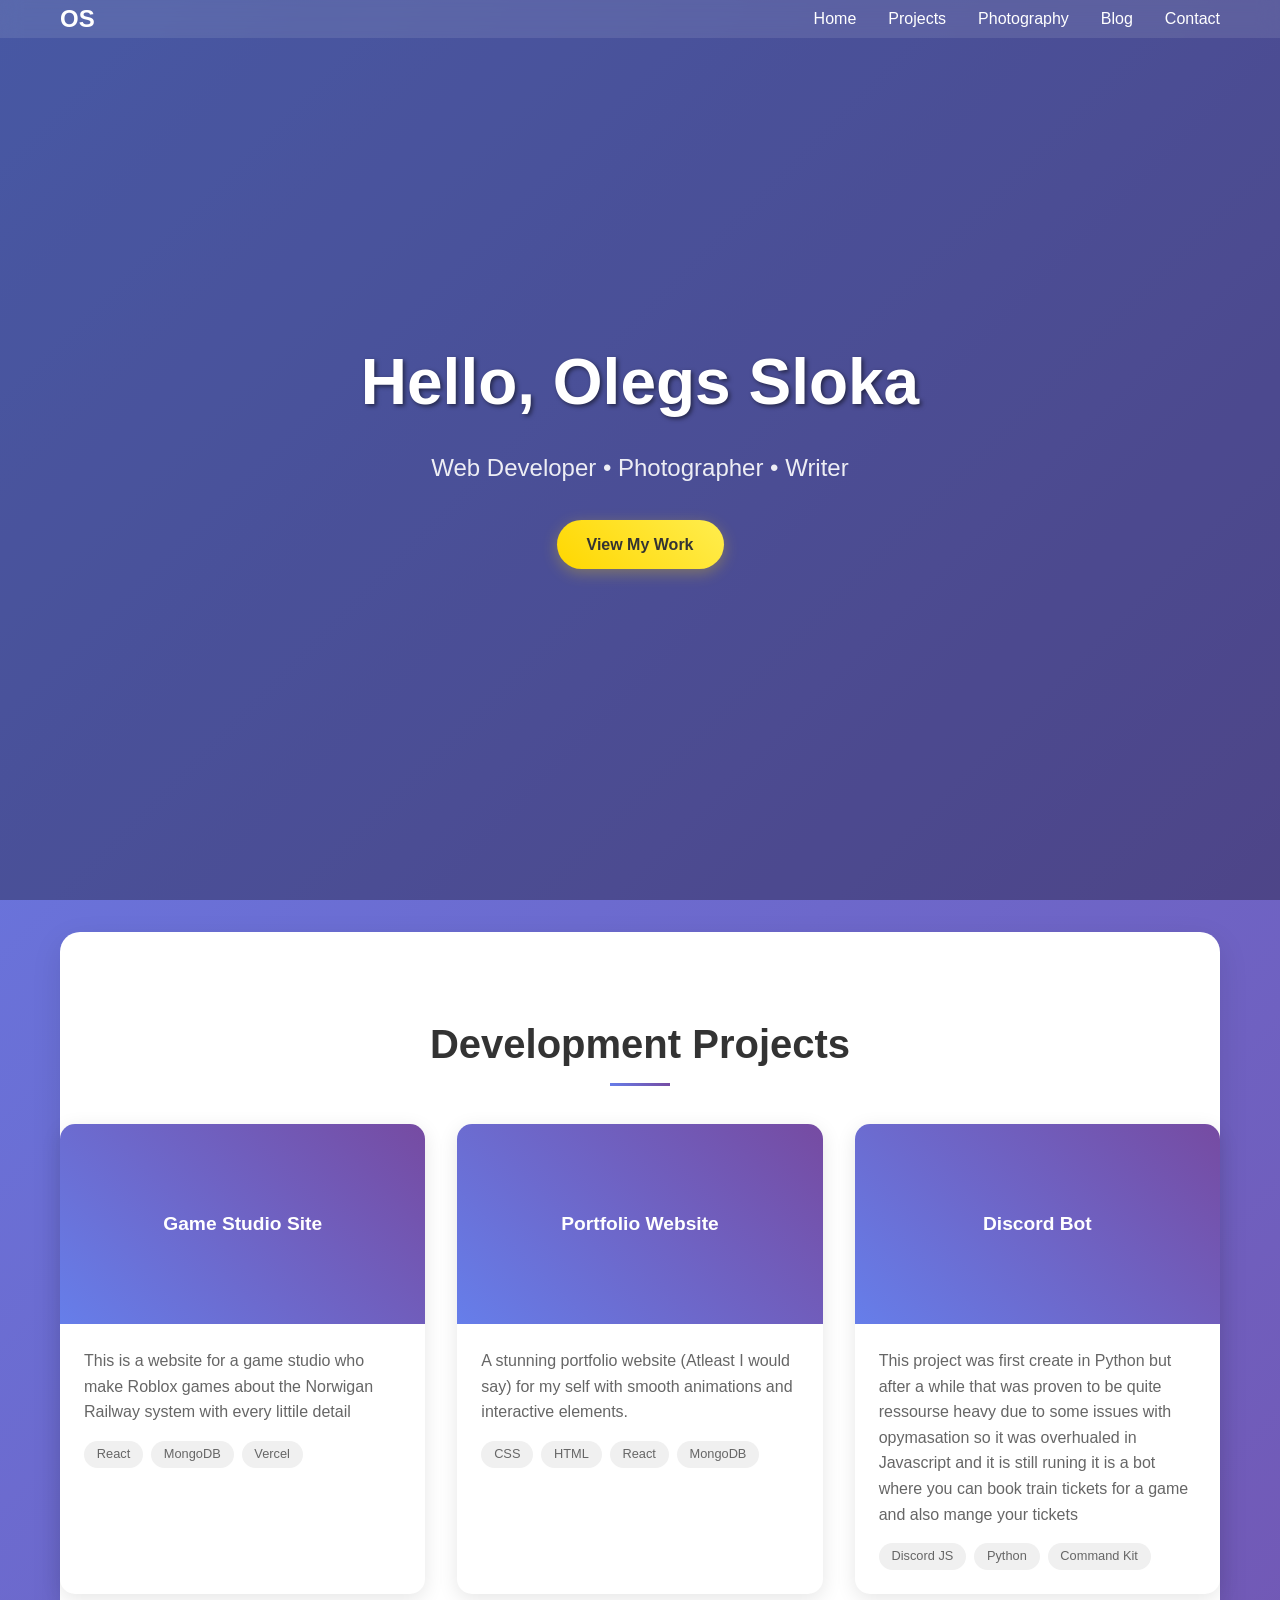
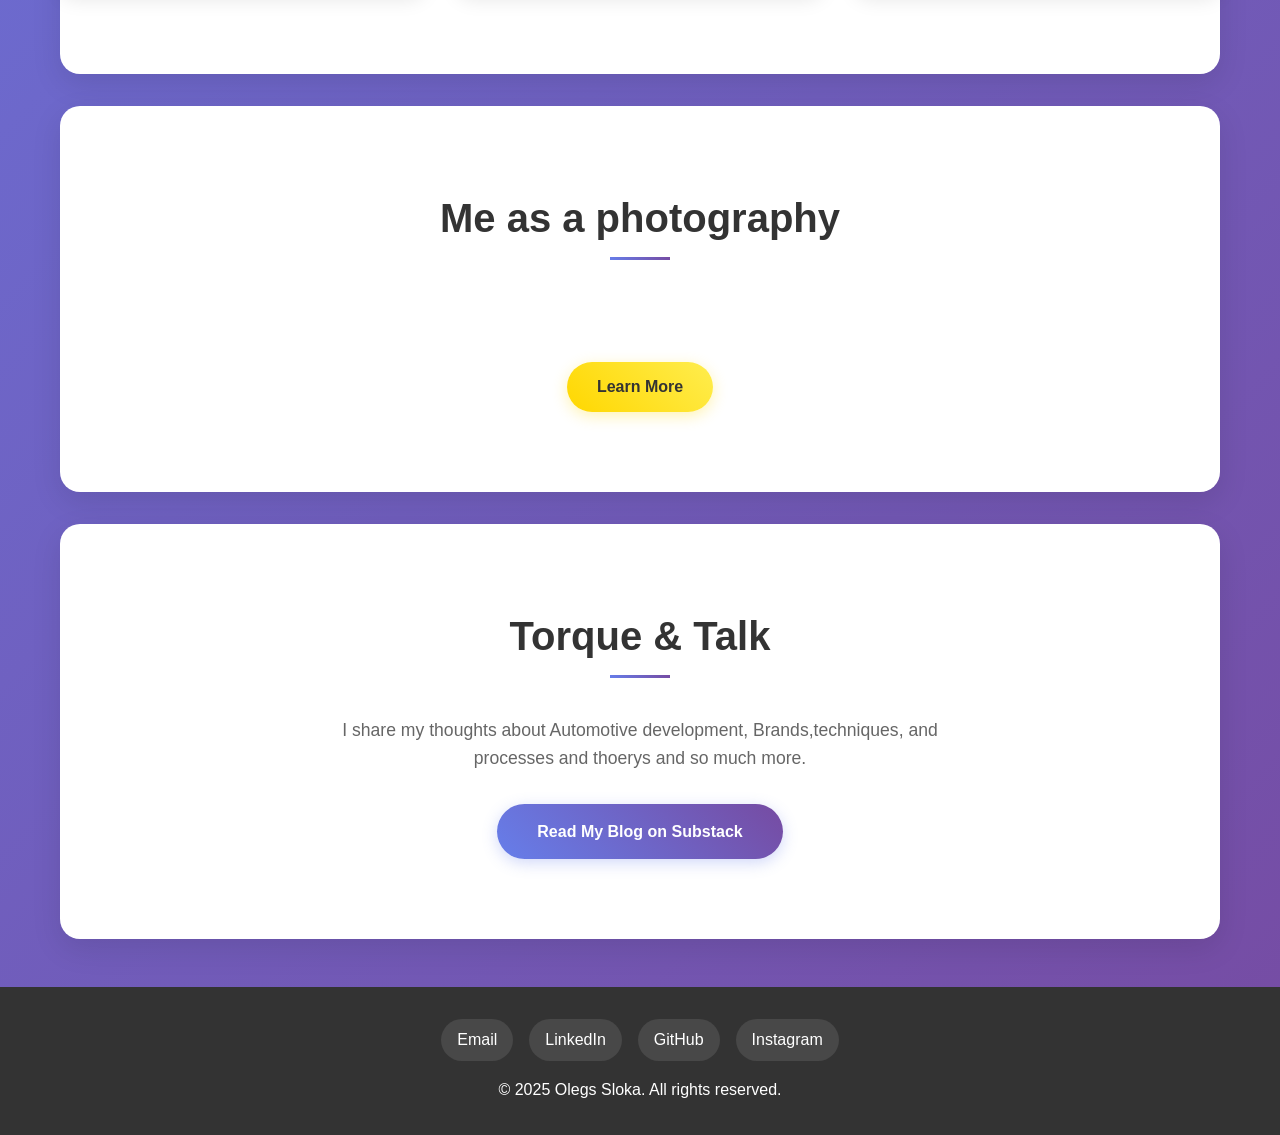
==== index.html @ 003fed41 "bfgs" ====
<!DOCTYPE html>
<html lang="en">
<head>
    <meta charset="UTF-8">
    <meta name="viewport" content="width=device-width, initial-scale=1.0">
    <title>Olegs Sloka</title>
    <link rel="icon" type="image/png" href="Images/Logo-Small.png">
    <link rel="stylesheet" href="CSS/general.css">
    <link rel="stylesheet" href="CSS/main-page.css">
</head>
<body>
    <header>
        <nav class="container">
            <a href="#" class="logo">OS</a>
            <ul class="nav-links">
                <li><a href="#home">Home</a></li>
                <li><a href="#projects">Projects</a></li>
                <li><a href="#photography">Photography</a></li>
                <li><a href="#blog">Blog</a></li>
                <li><a href="#contact">Contact</a></li>
            </ul>
        </nav>
    </header>

    <section id="home" class="hero">
        <div class="hero-content">
            <h1>Hello, Olegs Sloka</h1>
            <p>Web Developer • Photographer • Writer</p>
            <a href="#projects" class="cta-button">View My Work</a>
        </div>
    </section>

    <div class="container">
        <section id="projects" class="section">
            <h2>Development Projects</h2>
            <div class="projects-grid">
                <div class="project-card">
                    <div class="project-image">Game Studio Site</div>
                    <div class="project-info">
                        <p>This is a website for a game studio who make Roblox games about the Norwigan Railway system with every littile detail
                        </p>
                        <div class="project-tech">
                            <span class="tech-tag">React</span>
                            <span class="tech-tag">MongoDB</span>
                            <span class="tech-tag">Vercel</span>
                        </div>
                    </div>
                </div>

                <div class="project-card">
                    <div class="project-image">Portfolio Website</div>
                    <div class="project-info">
                        <p>A stunning portfolio website (Atleast I would say) for my self with smooth animations and interactive elements.</p>
                        <div class="project-tech">
                            <span class="tech-tag">CSS</span>
                            <span class="tech-tag">HTML</span>                        
                            <span class="tech-tag">React</span>
                            <span class="tech-tag">MongoDB</span>
                        </div>
                    </div>
                </div>

                <div class="project-card">
                    <div class="project-image">Discord Bot</div>
                    <div class="project-info">
                        <p>This project was first create in Python but after a while that was proven to be quite ressourse heavy due to some issues with opymasation so it was overhualed in Javascript and it is still runing it is a bot where you can book train tickets for a game and also mange your tickets </p>
                        <div class="project-tech">
                            <span class="tech-tag">Discord JS</span>
                            <span class="tech-tag">Python</span>
                            <span class="tech-tag">Command Kit</span>
                        </div>
                    </div>
                </div>
            </div>
        </section>

        <section id="photography" class="section">
            <h2>Me as a photography</h2>
            <div class="gallery-grid" id="photoShowcaseGallery">
                <!-- Images from images/photo-showcase will be loaded here by JS -->
            </div>
            <div style="text-align:center; margin-top:2rem;">
                <a href="photography.html" class="cta-button">Learn More</a>
            </div>
        </section>

        <section id="blog" class="section">
            <h2>Torque & Talk</h2>
            <div class="blog-content">
                <p class="blog-description">
                    I share my thoughts about Automotive development, Brands,techniques, and  processes and thoerys and so much more. 
                </p>
                <a href="https://substack.com/@torquetalk" class="blog-button" target="_blank">Read My Blog on Substack</a>
            </div>
        </section>
    </div>

    <footer id="contact">
        <div class="container">
            <div class="social-links">
                <a href="oleg@polartracks.no">Email</a>
                <a href="https://www.linkedin.com/in/olegs-sloka-787447370/">LinkedIn</a>
                <a href="https://github.com/Media-Ollie">GitHub</a>
                <a href="https://www.instagram.com/ollie_idkk/">Instagram</a>
            </div>
            <p>&copy; 2025 Olegs Sloka. All rights reserved.</p>
        </div>
    </footer>

    <!-- Modal for enlarged image -->
    <div id="imgModal" style="display:none; position:fixed; z-index:2000; left:0; top:0; width:100vw; height:100vh; background:rgba(0,0,0,0.8); align-items:center; justify-content:center;">
        <span id="closeModal" style="position:absolute; top:30px; right:50px; color:#fff; font-size:2rem; cursor:pointer;">&times;</span>
        <img id="modalImg" src="" alt="Enlarged" style="max-width:80vw; max-height:80vh; border-radius:20px; box-shadow:0 0 40px #000;">
    </div>

    <script>
        // Smooth scrolling for navigation links
        document.querySelectorAll('a[href^="#"]').forEach(anchor => {
            anchor.addEventListener('click', function (e) {
                e.preventDefault();
                const target = document.querySelector(this.getAttribute('href'));
                if (target) {
                    target.scrollIntoView({
                        behavior: 'smooth',
                        block: 'start'
                    });
                }
            });
        });

        // Add fade-in animation on scroll
        const observerOptions = {
            threshold: 0.1,
            rootMargin: '0px 0px -50px 0px'
        };

        const observer = new IntersectionObserver((entries) => {
            entries.forEach(entry => {
                if (entry.isIntersecting) {
                    entry.target.classList.add('fade-in');
                }
            });
        }, observerOptions);

        document.querySelectorAll('.section').forEach(section => {
            observer.observe(section);
        });

        // Header background on scroll
        window.addEventListener('scroll', () => {
            const header = document.querySelector('header');
            if (window.scrollY > 100) {
                header.style.background = 'rgba(255, 255, 255, 0.95)';
                header.style.backdropFilter = 'blur(15px)';
            } else {
                header.style.background = 'rgba(255, 255, 255, 0.1)';
                header.style.backdropFilter = 'blur(10px)';
            }
        });
        const showcaseFolder = 'images/photo-showcase/';
        const showcaseImages = [
            `latvia-flag.jpg`,`Nantas-Landscape.JPG`,`Nates-Fountian.JPG`,`C-Face.JPG`,`Nates-Tram.JPG`,`C-Group.JPG`,`C-GROUP2.JPG`,`Will.JPG`,`TVGROUP.JPG`,`Train.jpg`,`Hair.JPG`,`Drums.JPG`
        ];
        const gallery = document.getElementById('photoShowcaseGallery');
        showcaseImages.forEach(filename => {
            const div = document.createElement('div');
            div.className = 'gallery-item';
            const img = document.createElement('img');
            img.src = showcaseFolder + filename;
            img.alt = '';
            img.onerror = function() { this.style.display='none'; };
            div.appendChild(img);
            gallery.appendChild(div);
        });

        // Gallery image enlarge modal
        gallery.addEventListener('click', function(e) {
            if (e.target.tagName === 'IMG') {
                const modal = document.getElementById('imgModal');
                const modalImg = document.getElementById('modalImg');
                modalImg.src = e.target.src;
                modal.style.display = 'flex';
            }
        });
        document.getElementById('closeModal').onclick = function() {
            document.getElementById('imgModal').style.display = 'none';
        };
        document.getElementById('imgModal').onclick = function(e) {
            if (e.target === this) {
                this.style.display = 'none';
            }
        };
    </script>
</body>
</html>
---- CSS/general.css ----
/* General reusable styles */
* {
    margin: 0;
    padding: 0;
    box-sizing: border-box;
}
body {
    font-family: 'Arial', sans-serif;
    line-height: 1.6;
    color: #333;
    min-height: 100vh;
}
.container {
    max-width: 1200px;
    margin: 0 auto;
    padding: 0 20px;
}
.fade-in {
    animation: fadeInUp 0.8s ease-out;
}
@keyframes fadeInUp {
    from {
        opacity: 0;
        transform: translateY(50px);
    }
    to {
        opacity: 1;
        transform: translateY(0);
    }
}
---- CSS/main-page.css ----
body {
    font-family: 'Arial', sans-serif;
    margin: 0;
    padding: 0;
    background: linear-gradient(135deg, #667eea, #764ba2);
    color: white;
    width: 100%;
    height: 100%;
    object-fit: cover;
    border-radius: 15px;
    transition: transform 0.3s ease;
    display: block;
}
/* Optional: add a slight zoom on hover for clarity */
.gallery-item img:hover {
    transform: scale(1.04);
    box-shadow: 0 8px 24px rgba(0,0,0,0.18);
}
/* Styles specific to index.html (main page) */
header {
    background: rgba(255, 255, 255, 0.1);
    backdrop-filter: blur(10px);
    position: fixed;
    width: 100%;
    top: 0;
    z-index: 1000;
    transition: all 0.3s ease;
}
nav {
    display: flex;
    justify-content: space-between;
    align-items: center;
    padding: 1rem 0;
}
.logo {
    font-size: 1.5rem;
    font-weight: bold;
    color: white;
    text-decoration: none;
}
.nav-links {
    display: flex;
    list-style: none;
    gap: 2rem;
}
.nav-links a {
    color: white;
    text-decoration: none;
    transition: color 0.3s ease;
    position: relative;
}
.nav-links a:hover {
    color: #ffd700;
}
.nav-links a::after {
    content: '';
    position: absolute;
    bottom: -5px;
    left: 0;
    width: 0;
    height: 2px;
    background: #ffd700;
    transition: width 0.3s ease;
}
.nav-links a:hover::after {
    width: 100%;
}
.hero {
    height: 100vh;
    display: flex;
    align-items: center;
    justify-content: center;
    text-align: center;
    color: white;
    position: relative;
    overflow: hidden;
}
.hero::before {
    content: '';
    position: absolute;
    top: 0;
    left: 0;
    right: 0;
    bottom: 0;
    background: rgba(0, 0, 0, 0.3);
    z-index: 1;
}
.hero-content {
    z-index: 2;
    position: relative;
    animation: fadeInUp 1s ease-out;
}
.hero h1 {
    font-size: 4rem;
    margin-bottom: 1rem;
    text-shadow: 2px 2px 4px rgba(0, 0, 0, 0.5);
}
.hero p {
    font-size: 1.5rem;
    margin-bottom: 2rem;
    opacity: 0.9;
}
.cta-button {
    display: inline-block;
    padding: 12px 30px;
    background: linear-gradient(45deg, #ffd700, #ffed4e);
    color: #333;
    text-decoration: none;
    border-radius: 50px;
    font-weight: bold;
    transition: all 0.3s ease;
    box-shadow: 0 4px 15px rgba(255, 215, 0, 0.3);
}
.cta-button:hover {
    transform: translateY(-2px);
    box-shadow: 0 6px 20px rgba(255, 215, 0, 0.4);
}
.section {
    padding: 5rem 0;
    background: white;
    margin: 2rem 0;
    border-radius: 20px;
    box-shadow: 0 10px 30px rgba(0, 0, 0, 0.1);
}
.section h2 {
    text-align: center;
    font-size: 2.5rem;
    margin-bottom: 3rem;
    color: #333;
    position: relative;
}
.section h2::after {
    content: '';
    position: absolute;
    bottom: -10px;
    left: 50%;
    transform: translateX(-50%);
    width: 60px;
    height: 3px;
    background: linear-gradient(45deg, #667eea, #764ba2);
}
.projects-grid {
    display: grid;
    grid-template-columns: repeat(auto-fit, minmax(300px, 1fr));
    gap: 2rem;
    margin-top: 2rem;
}
.project-card {
    background: white;
    border-radius: 15px;
    overflow: hidden;
    box-shadow: 0 5px 20px rgba(0, 0, 0, 0.1);
    transition: all 0.3s ease;
    cursor: pointer;
}
.project-card:hover {
    transform: translateY(-10px);
    box-shadow: 0 15px 35px rgba(0, 0, 0, 0.2);
}
.project-image {
    width: 100%;
    height: 200px;
    background: linear-gradient(45deg, #667eea, #764ba2);
    display: flex;
    align-items: center;
    justify-content: center;
    color: white;
    font-size: 1.2rem;
    font-weight: bold;
}
.project-info {
    padding: 1.5rem;
}
.project-info h3 {
    margin-bottom: 0.5rem;
    color: #333;
}
.project-info p {
    color: #666;
    margin-bottom: 1rem;
}
.project-tech {
    display: flex;
    gap: 0.5rem;
    flex-wrap: wrap;
}
.tech-tag {
    background: #f0f0f0;
    padding: 0.2rem 0.8rem;
    border-radius: 20px;
    font-size: 0.8rem;
    color: #666;
}
.gallery-grid {
    display: grid;
    grid-template-columns: repeat(auto-fit, minmax(250px, 1fr));
    gap: 1rem;
    margin-top: 2rem;
}
 .gallery-item img {
    width: 100%;
    height: 100%;
    object-fit: cover;
    border-radius: 15px;
    transition: transform 0.3s ease;
    display: block;
}

/* Optional: add a slight zoom on hover for clarity */
.gallery-item img:hover {
    transform: scale(1.04);
    box-shadow: 0 8px 24px rgba(0,0,0,0.18);
}
.gallery-item:hover {
    transform: scale(1.05);
    box-shadow: 0 10px 25px rgba(0, 0, 0, 0.2);
}
.gallery-item:nth-child(even) {
    background: linear-gradient(45deg, #4ecdc4, #44a08d);
}
.blog-content {
    text-align: center;
    max-width: 600px;
    margin: 0 auto;
}
.blog-description {
    font-size: 1.1rem;
    color: #666;
    margin-bottom: 2rem;
}
.blog-button {
    display: inline-block;
    padding: 15px 40px;
    background: linear-gradient(45deg, #667eea, #764ba2);
    color: white;
    text-decoration: none;
    border-radius: 50px;
    font-weight: bold;
    transition: all 0.3s ease;
    box-shadow: 0 4px 15px rgba(102, 126, 234, 0.3);
}
.blog-button:hover {
    transform: translateY(-2px);
    box-shadow: 0 6px 20px rgba(102, 126, 234, 0.4);
}
footer {
    background: #333;
    color: white;
    text-align: center;
    padding: 2rem 0;
    margin-top: 3rem;
}
.social-links {
    display: flex;
    justify-content: center;
    gap: 1rem;
    margin-bottom: 1rem;
}
.social-links a {
    color: white;
    text-decoration: none;
    padding: 0.5rem 1rem;
    border-radius: 25px;
    background: rgba(255, 255, 255, 0.1);
    transition: all 0.3s ease;
}
.social-links a:hover {
    background: rgba(255, 255, 255, 0.2);
    transform: translateY(-2px);
}
@media (max-width: 768px) {
    .nav-links {
        display: none;
    }
    .hero h1 {
        font-size: 2.5rem;
    }
    .hero p {
        font-size: 1.2rem;
    }
    .projects-grid {
        grid-template-columns: 1fr;
    }
}
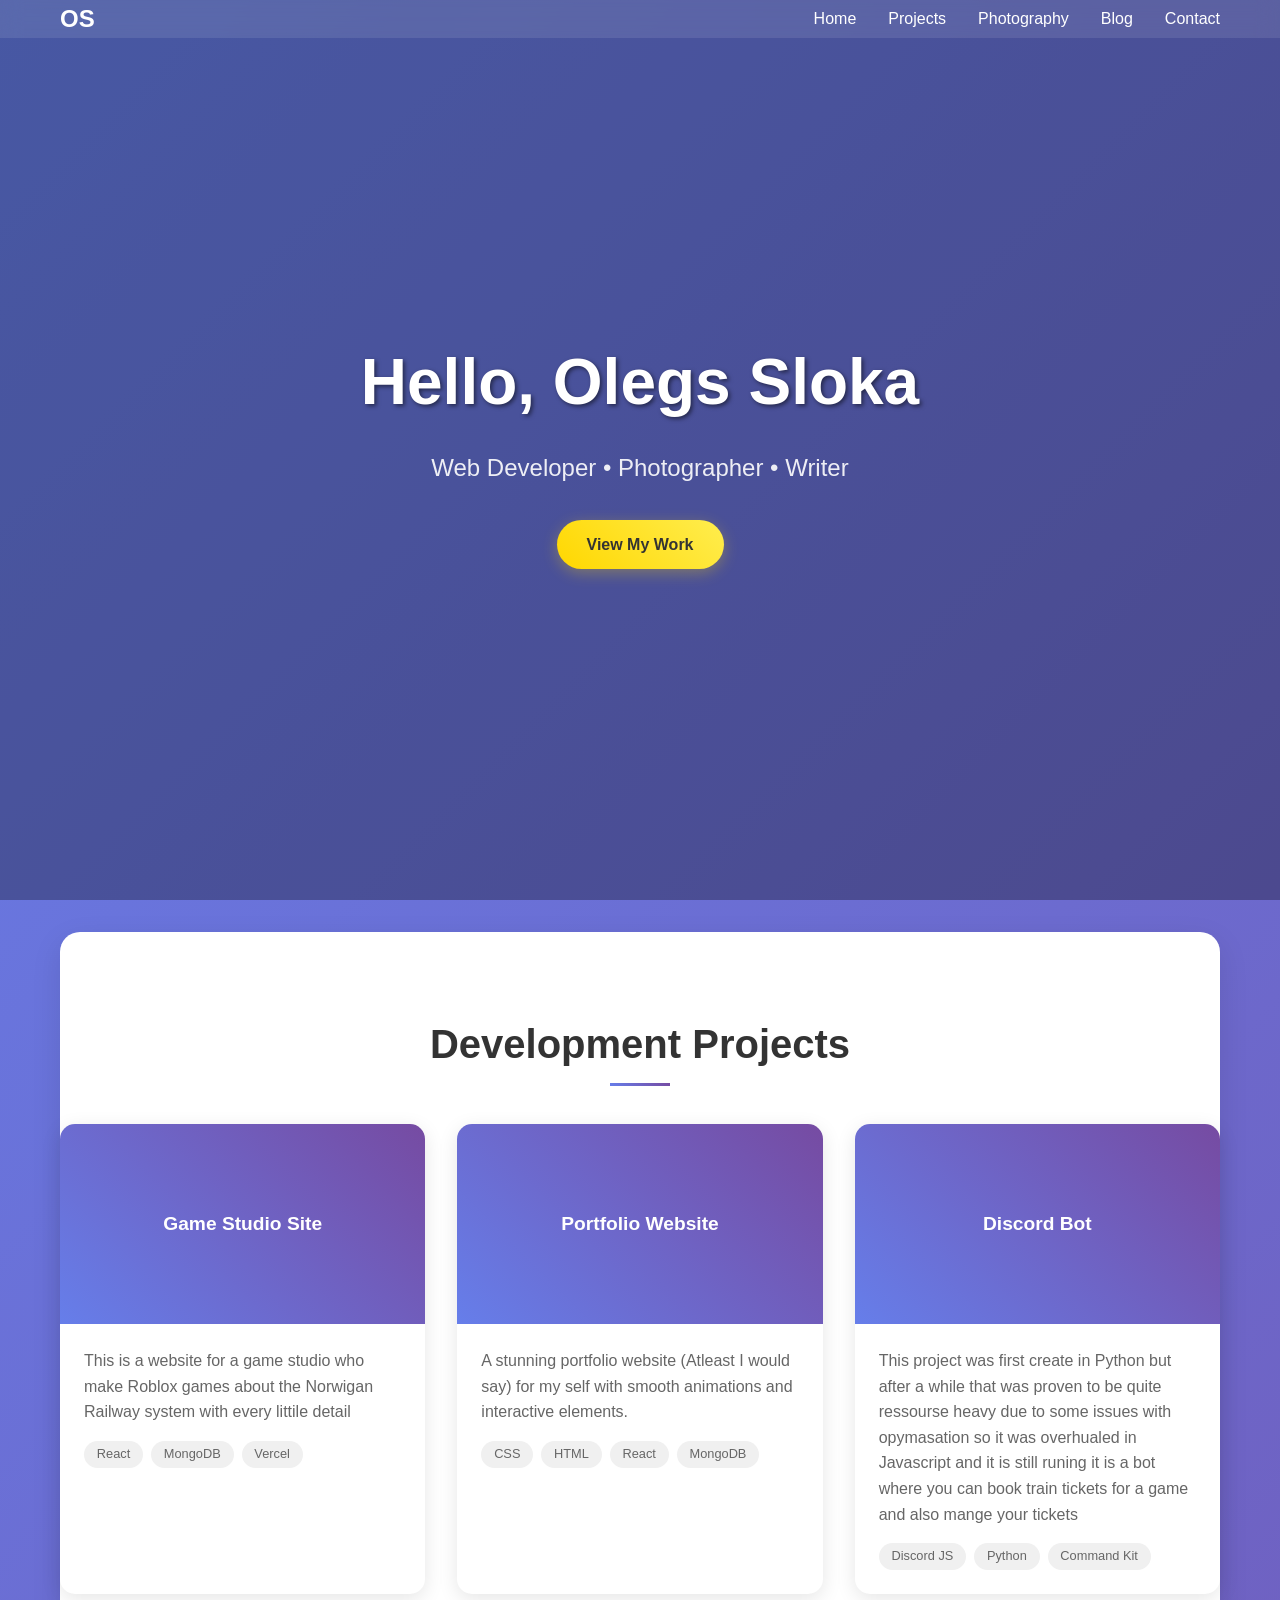
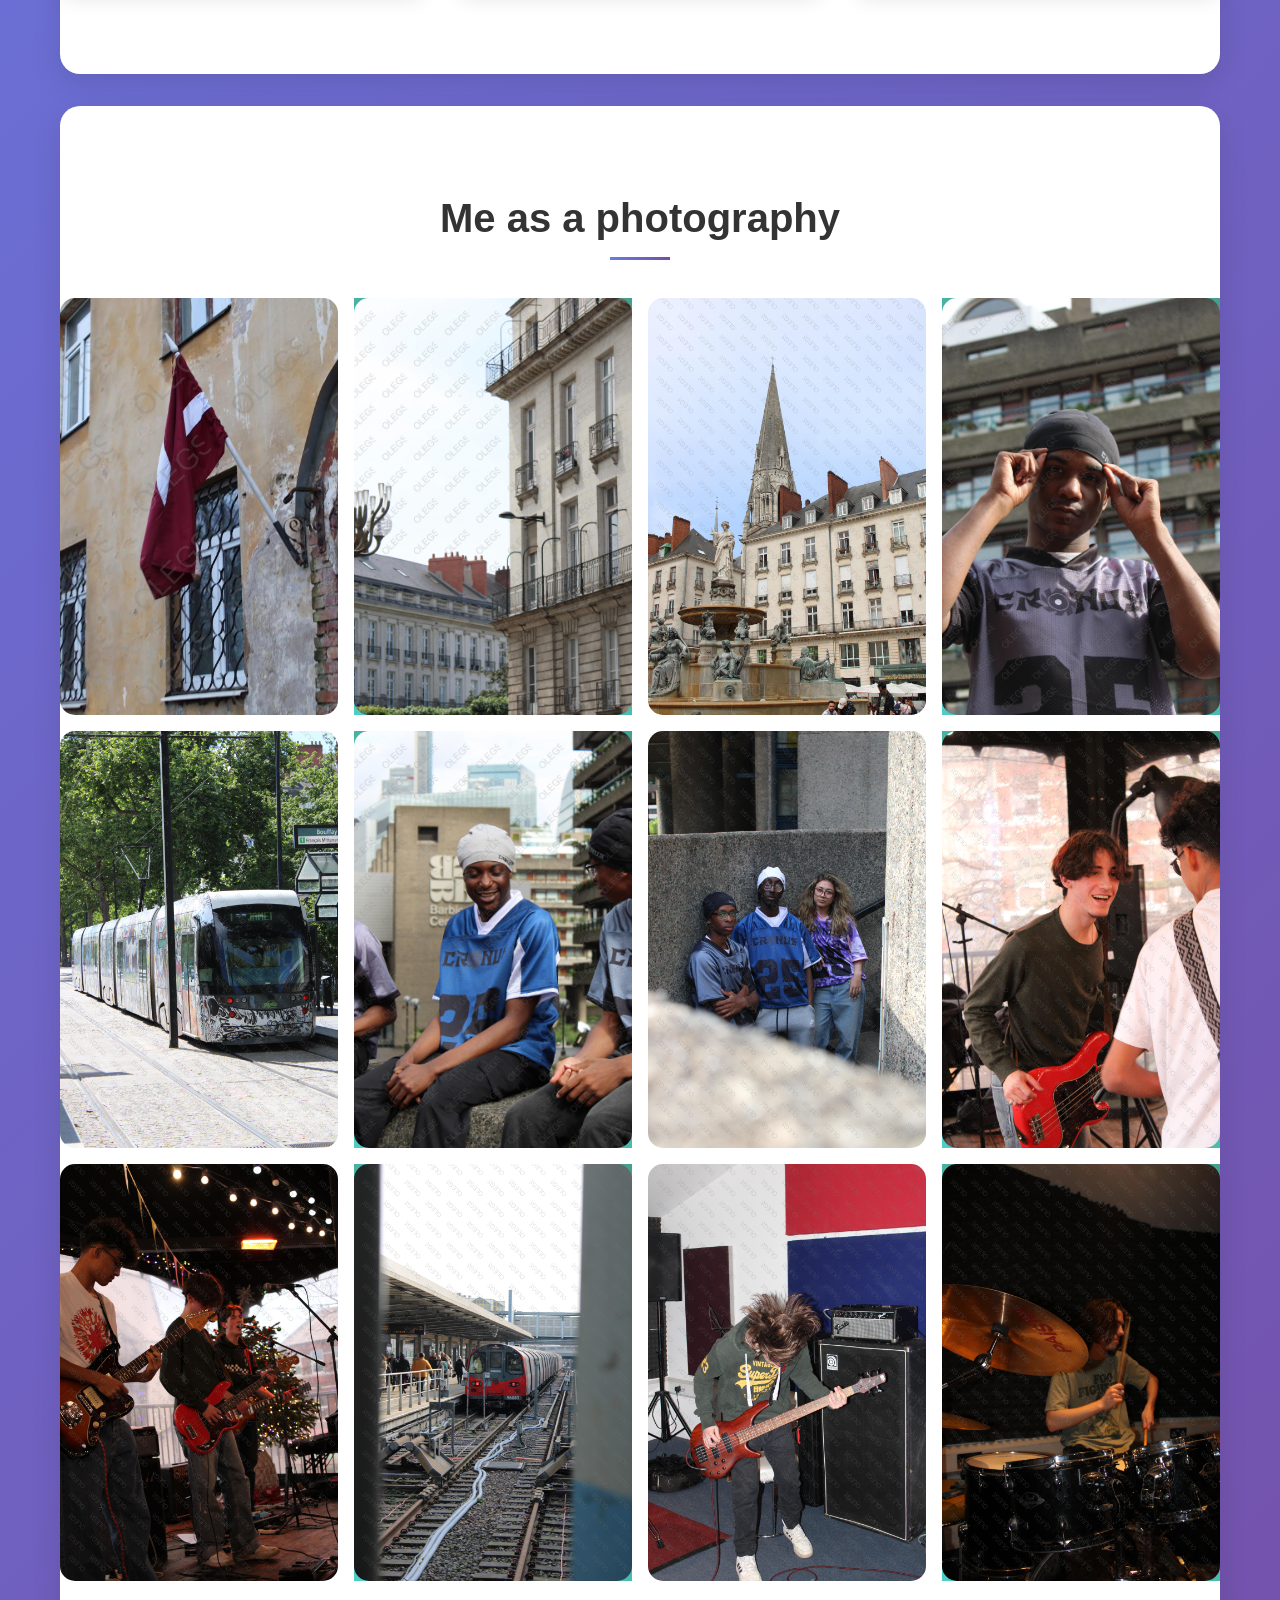
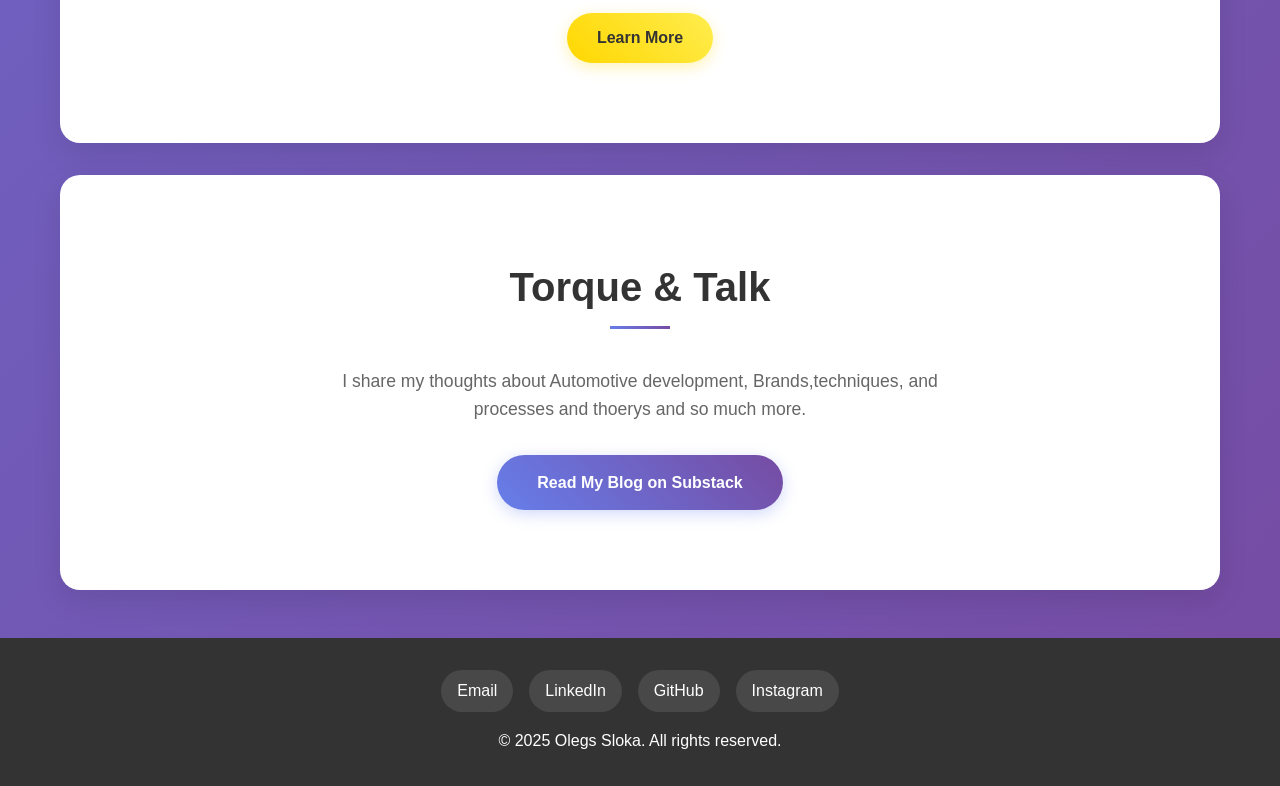
==== commit d1cc4e01: "Remove unused photography page and update image path in index.html" ====
--- a/index.html
+++ b/index.html
@@ -157,7 +157,7 @@
                 header.style.backdropFilter = 'blur(10px)';
             }
         });
-        const showcaseFolder = 'images/photo-showcase/';
+        const showcaseFolder = 'Images/photo-showcase/';
         const showcaseImages = [
             `latvia-flag.jpg`,`Nantas-Landscape.JPG`,`Nates-Fountian.JPG`,`C-Face.JPG`,`Nates-Tram.JPG`,`C-Group.JPG`,`C-GROUP2.JPG`,`Will.JPG`,`TVGROUP.JPG`,`Train.jpg`,`Hair.JPG`,`Drums.JPG`
         ];
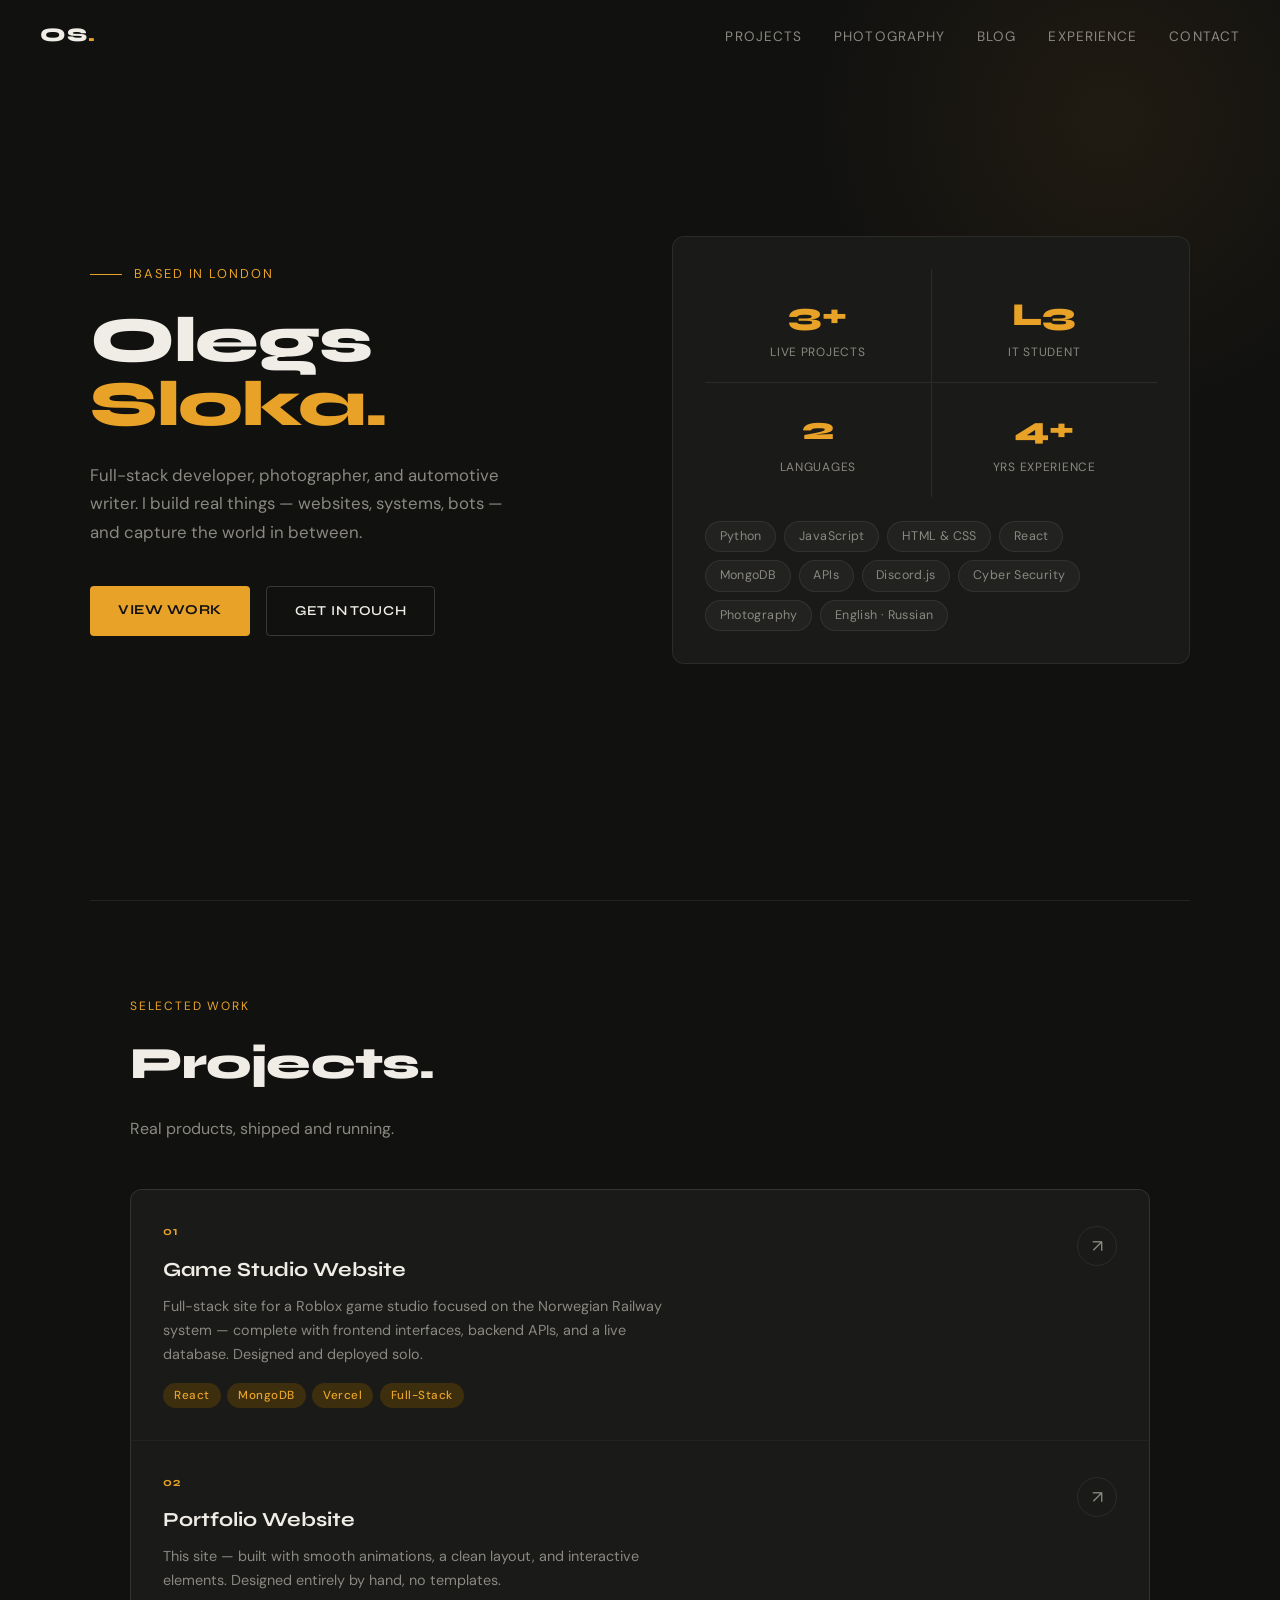
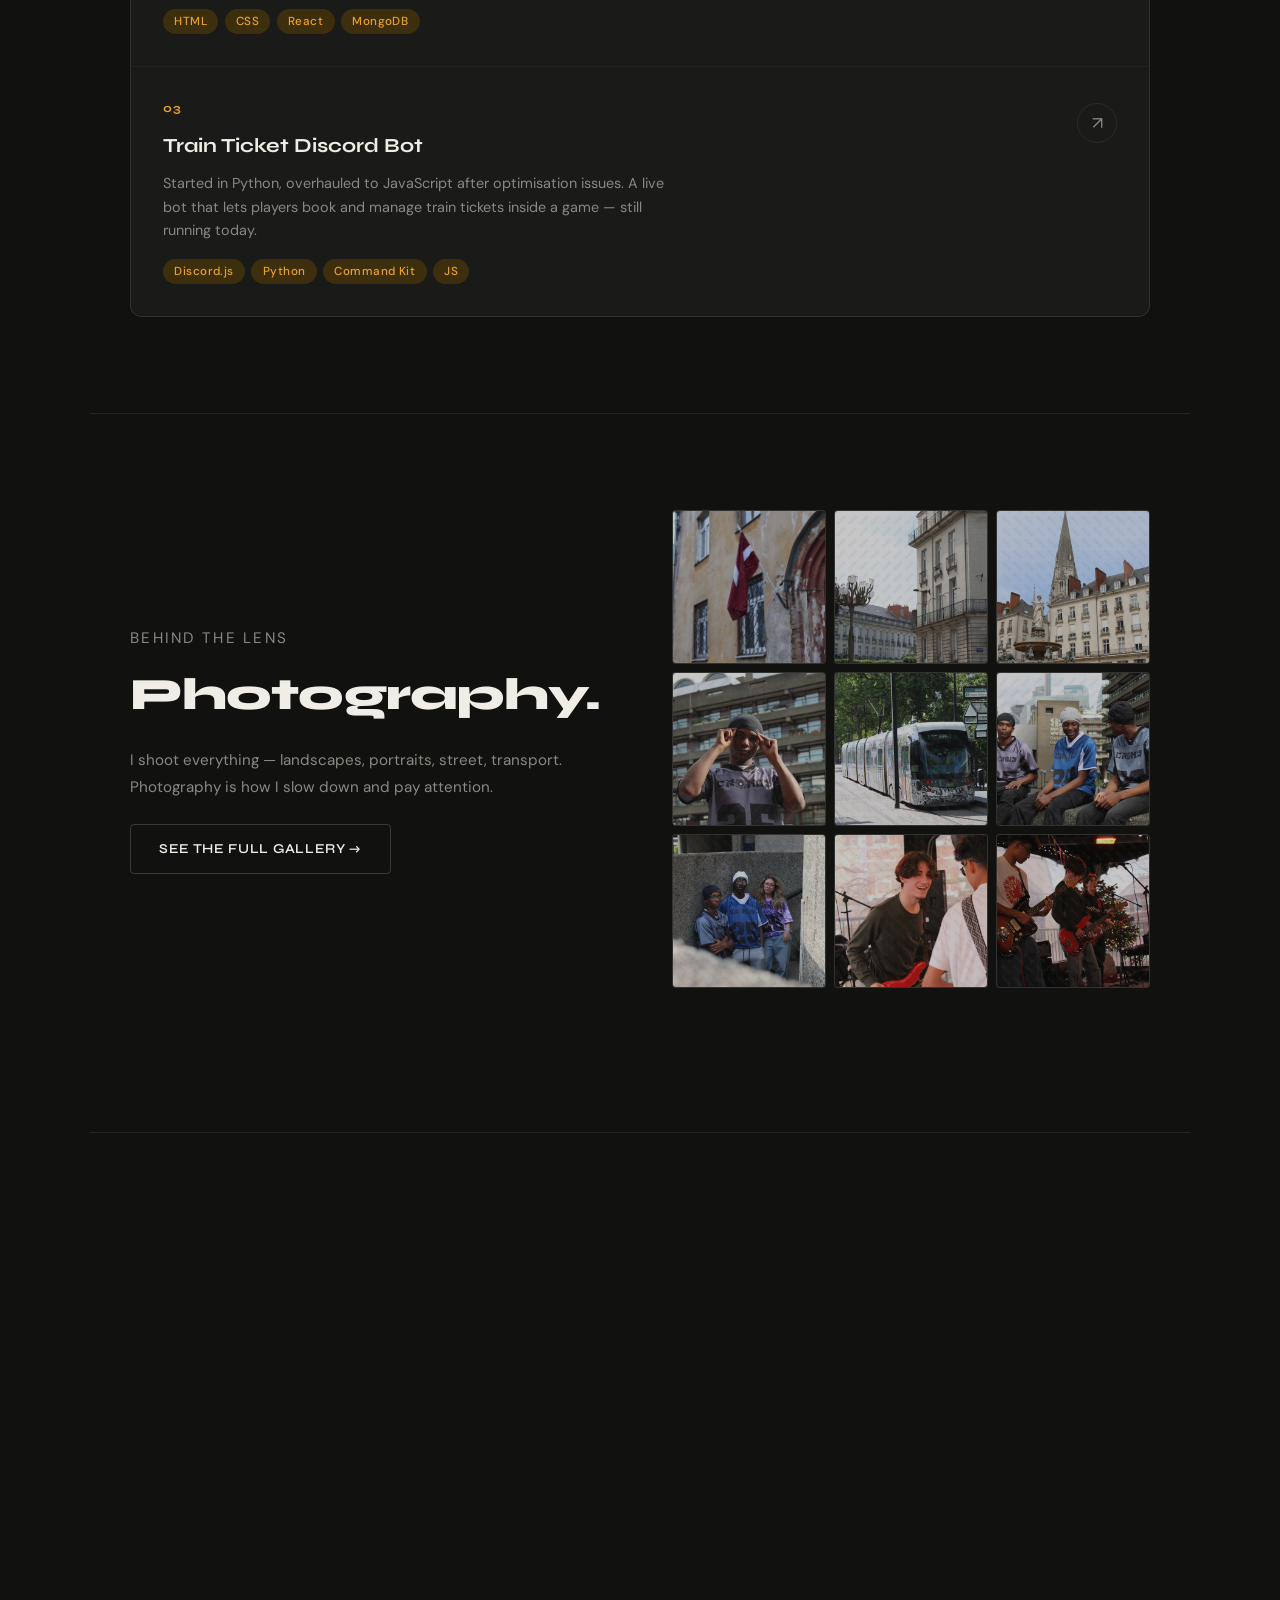
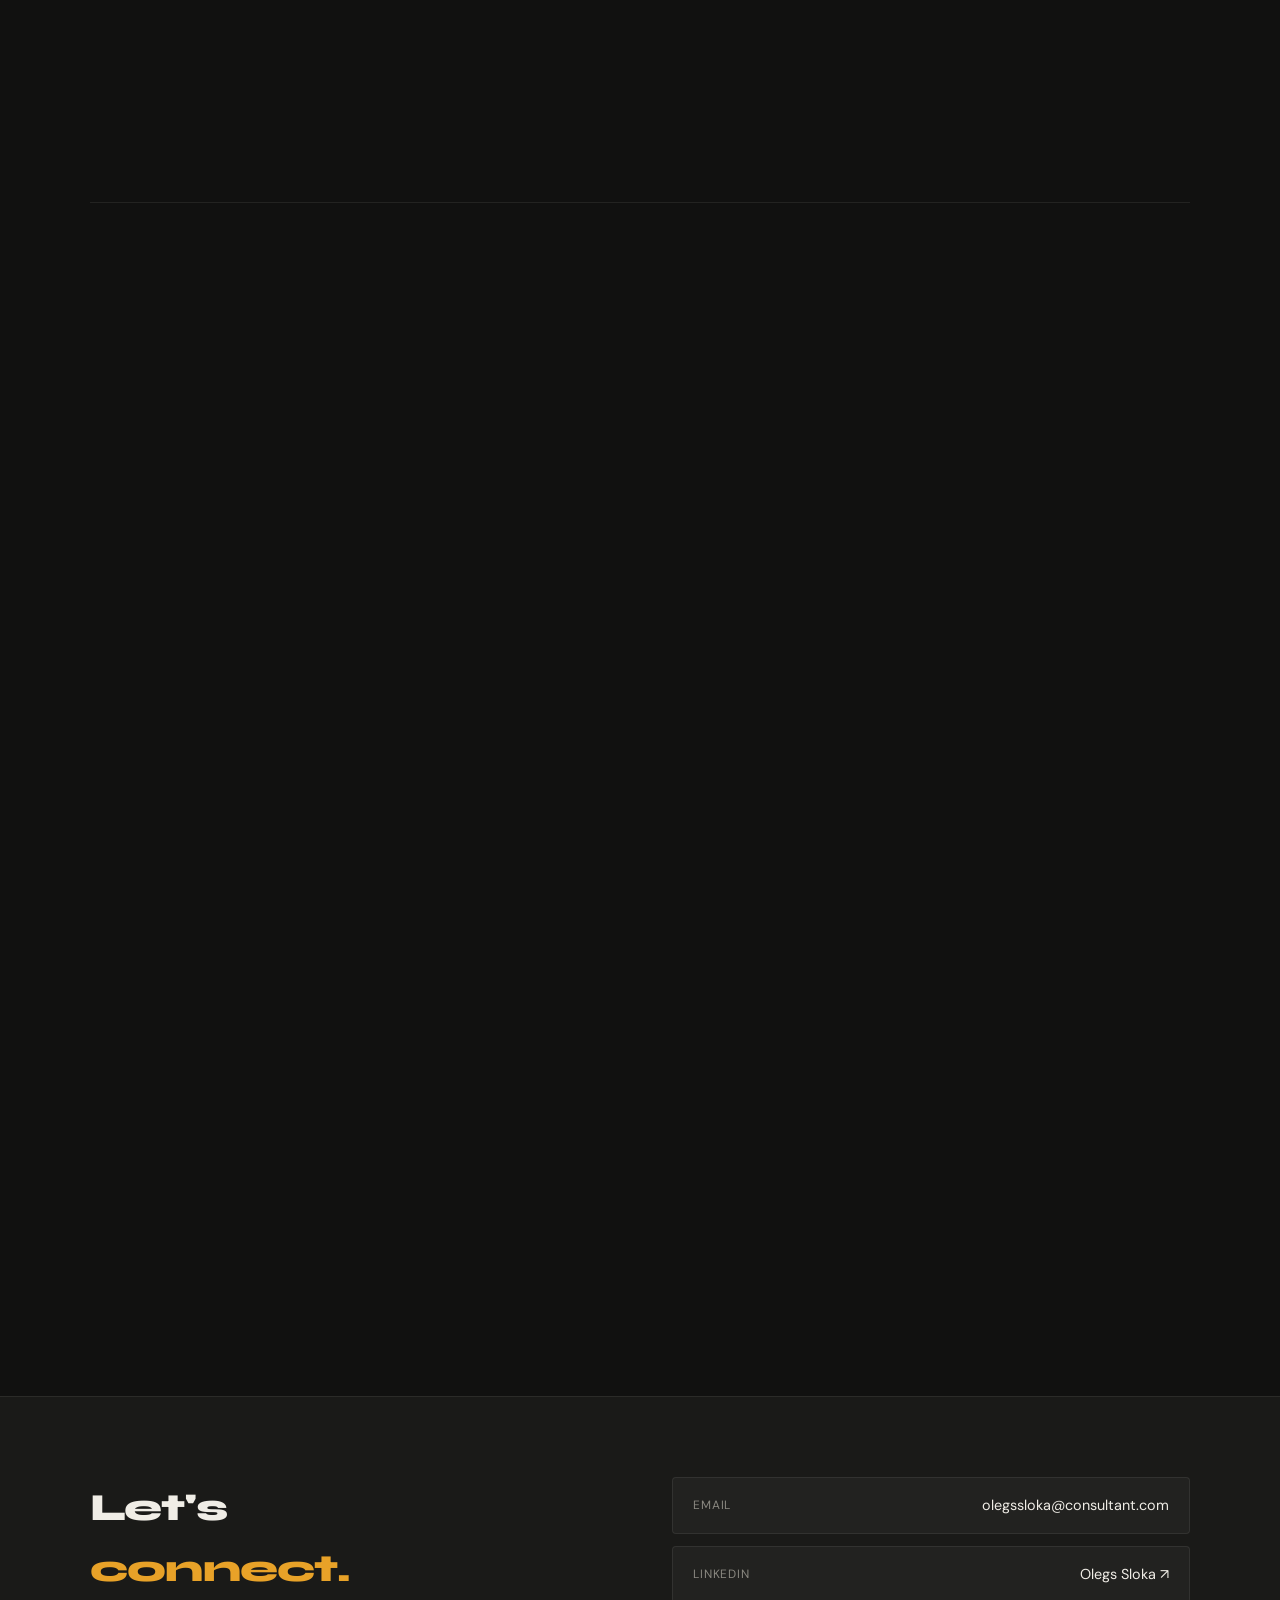
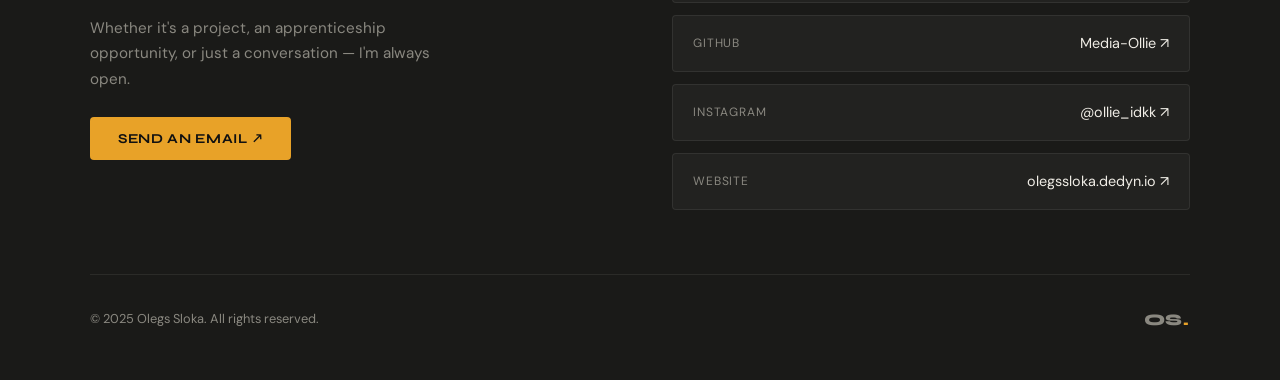
==== commit f27bf4ca: "Refactor index.html and add styles.css for improved layout and design - Updated HTML structure for b" ====
--- a/index.html
+++ b/index.html
@@ -1,195 +1,315 @@
 <!DOCTYPE html>
 <html lang="en">
 <head>
-    <meta charset="UTF-8">
-    <meta name="viewport" content="width=device-width, initial-scale=1.0">
-    <title>Olegs Sloka</title>
-    <link rel="icon" type="image/png" href="Images/Logo-Small.png">
-    <link rel="stylesheet" href="CSS/general.css">
-    <link rel="stylesheet" href="CSS/main-page.css">
+  <meta charset="UTF-8">
+  <meta name="viewport" content="width=device-width, initial-scale=1.0">
+  <title>Olegs Sloka</title>
+  <link rel="preconnect" href="https://fonts.googleapis.com">
+  <link rel="preconnect" href="https://fonts.gstatic.com" crossorigin>
+  <link rel="stylesheet" href="styles.css">
+  <link href="https://fonts.googleapis.com/css2?family=Syne:wght@400;500;600;700;800&family=DM+Sans:ital,wght@0,300;0,400;0,500;1,300&display=swap" rel="stylesheet">
 </head>
 <body>
-    <header>
-        <nav class="container">
-            <a href="#" class="logo">OS</a>
-            <ul class="nav-links">
-                <li><a href="#home">Home</a></li>
-                <li><a href="#projects">Projects</a></li>
-                <li><a href="#photography">Photography</a></li>
-                <li><a href="#blog">Blog</a></li>
-                <li><a href="#contact">Contact</a></li>
-            </ul>
-        </nav>
-    </header>
-
-    <section id="home" class="hero">
-        <div class="hero-content">
-            <h1>Hello, Olegs Sloka</h1>
-            <p>Web Developer • Photographer • Writer</p>
-            <a href="#projects" class="cta-button">View My Work</a>
-        </div>
-    </section>
-
-    <div class="container">
-        <section id="projects" class="section">
-            <h2>Development Projects</h2>
-            <div class="projects-grid">
-                <div class="project-card">
-                    <div class="project-image">Game Studio Site</div>
-                    <div class="project-info">
-                        <p>This is a website for a game studio who make Roblox games about the Norwigan Railway system with every littile detail
-                        </p>
-                        <div class="project-tech">
-                            <span class="tech-tag">React</span>
-                            <span class="tech-tag">MongoDB</span>
-                            <span class="tech-tag">Vercel</span>
-                        </div>
-                    </div>
-                </div>
-
-                <div class="project-card">
-                    <div class="project-image">Portfolio Website</div>
-                    <div class="project-info">
-                        <p>A stunning portfolio website (Atleast I would say) for my self with smooth animations and interactive elements.</p>
-                        <div class="project-tech">
-                            <span class="tech-tag">CSS</span>
-                            <span class="tech-tag">HTML</span>                        
-                            <span class="tech-tag">React</span>
-                            <span class="tech-tag">MongoDB</span>
-                        </div>
-                    </div>
-                </div>
-
-                <div class="project-card">
-                    <div class="project-image">Discord Bot</div>
-                    <div class="project-info">
-                        <p>This project was first create in Python but after a while that was proven to be quite ressourse heavy due to some issues with opymasation so it was overhualed in Javascript and it is still runing it is a bot where you can book train tickets for a game and also mange your tickets </p>
-                        <div class="project-tech">
-                            <span class="tech-tag">Discord JS</span>
-                            <span class="tech-tag">Python</span>
-                            <span class="tech-tag">Command Kit</span>
-                        </div>
-                    </div>
-                </div>
+
+  <!-- NAV -->
+  <nav id="nav">
+    <a href="#home" class="nav-logo">OS<span>.</span></a>
+    <ul class="nav-links">
+      <li><a href="#projects">Projects</a></li>
+      <li><a href="#photography">Photography</a></li>
+      <li><a href="#blog">Blog</a></li>
+      <li><a href="#experience">Experience</a></li>
+      <li><a href="#contact">Contact</a></li>
+    </ul>
+  </nav>
+
+  <!-- HERO -->
+  <div id="home" class="hero">
+    <div class="hero-grid">
+      <div class="hero-left">
+        <p class="hero-eyebrow">Based in London</p>
+        <h1>Olegs<br><em>Sloka.</em></h1>
+        <p class="hero-desc">Full-stack developer, photographer, and automotive writer. I build real things — websites, systems, bots — and capture the world in between.</p>
+        <div class="hero-actions">
+          <a href="#projects" class="btn-primary">View Work</a>
+          <a href="#contact" class="btn-ghost">Get in Touch</a>
+        </div>
+      </div>
+      <div class="hero-right">
+        <div class="hero-card">
+          <div class="stat-row">
+            <div class="stat">
+              <div class="stat-number">3+</div>
+              <div class="stat-label">Live Projects</div>
             </div>
-        </section>
-
-        <section id="photography" class="section">
-            <h2>Me as a photography</h2>
-            <div class="gallery-grid" id="photoShowcaseGallery">
-                <!-- Images from images/photo-showcase will be loaded here by JS -->
+            <div class="stat">
+              <div class="stat-number">L3</div>
+              <div class="stat-label">IT Student</div>
             </div>
-            <div style="text-align:center; margin-top:2rem;">
-                <a href="photography.html" class="cta-button">Learn More</a>
+            <div class="stat">
+              <div class="stat-number">2</div>
+              <div class="stat-label">Languages</div>
             </div>
-        </section>
-
-        <section id="blog" class="section">
-            <h2>Torque & Talk</h2>
-            <div class="blog-content">
-                <p class="blog-description">
-                    I share my thoughts about Automotive development, Brands,techniques, and  processes and thoerys and so much more. 
-                </p>
-                <a href="https://substack.com/@torquetalk" class="blog-button" target="_blank">Read My Blog on Substack</a>
+            <div class="stat">
+              <div class="stat-number">4+</div>
+              <div class="stat-label">Yrs Experience</div>
             </div>
-        </section>
-    </div>
-
-    <footer id="contact">
-        <div class="container">
-            <div class="social-links">
-                <a href="oleg@polartracks.no">Email</a>
-                <a href="https://www.linkedin.com/in/olegs-sloka-787447370/">LinkedIn</a>
-                <a href="https://github.com/Media-Ollie">GitHub</a>
-                <a href="https://www.instagram.com/ollie_idkk/">Instagram</a>
-            </div>
-            <p>&copy; 2025 Olegs Sloka. All rights reserved.</p>
-        </div>
-    </footer>
-
-    <!-- Modal for enlarged image -->
-    <div id="imgModal" style="display:none; position:fixed; z-index:2000; left:0; top:0; width:100vw; height:100vh; background:rgba(0,0,0,0.8); align-items:center; justify-content:center;">
-        <span id="closeModal" style="position:absolute; top:30px; right:50px; color:#fff; font-size:2rem; cursor:pointer;">&times;</span>
-        <img id="modalImg" src="" alt="Enlarged" style="max-width:80vw; max-height:80vh; border-radius:20px; box-shadow:0 0 40px #000;">
-    </div>
-
-    <script>
-        // Smooth scrolling for navigation links
-        document.querySelectorAll('a[href^="#"]').forEach(anchor => {
-            anchor.addEventListener('click', function (e) {
-                e.preventDefault();
-                const target = document.querySelector(this.getAttribute('href'));
-                if (target) {
-                    target.scrollIntoView({
-                        behavior: 'smooth',
-                        block: 'start'
-                    });
-                }
-            });
-        });
-
-        // Add fade-in animation on scroll
-        const observerOptions = {
-            threshold: 0.1,
-            rootMargin: '0px 0px -50px 0px'
-        };
-
-        const observer = new IntersectionObserver((entries) => {
-            entries.forEach(entry => {
-                if (entry.isIntersecting) {
-                    entry.target.classList.add('fade-in');
-                }
-            });
-        }, observerOptions);
-
-        document.querySelectorAll('.section').forEach(section => {
-            observer.observe(section);
-        });
-
-        // Header background on scroll
-        window.addEventListener('scroll', () => {
-            const header = document.querySelector('header');
-            if (window.scrollY > 100) {
-                header.style.background = 'rgba(255, 255, 255, 0.95)';
-                header.style.backdropFilter = 'blur(15px)';
-            } else {
-                header.style.background = 'rgba(255, 255, 255, 0.1)';
-                header.style.backdropFilter = 'blur(10px)';
-            }
-        });
-        const showcaseFolder = 'Images/photo-showcase/';
-        const showcaseImages = [
-            `latvia-flag.jpg`,`Nantas-Landscape.JPG`,`Nates-Fountian.JPG`,`C-Face.JPG`,`Nates-Tram.JPG`,`C-Group.JPG`,`C-GROUP2.JPG`,`Will.JPG`,`TVGROUP.JPG`,`Train.jpg`,`Hair.JPG`,`Drums.JPG`
-        ];
-        const gallery = document.getElementById('photoShowcaseGallery');
-        showcaseImages.forEach(filename => {
-            const div = document.createElement('div');
-            div.className = 'gallery-item';
-            const img = document.createElement('img');
-            img.src = showcaseFolder + filename;
-            img.alt = '';
-            img.onerror = function() { this.style.display='none'; };
-            div.appendChild(img);
-            gallery.appendChild(div);
-        });
-
-        // Gallery image enlarge modal
-        gallery.addEventListener('click', function(e) {
-            if (e.target.tagName === 'IMG') {
-                const modal = document.getElementById('imgModal');
-                const modalImg = document.getElementById('modalImg');
-                modalImg.src = e.target.src;
-                modal.style.display = 'flex';
-            }
-        });
-        document.getElementById('closeModal').onclick = function() {
-            document.getElementById('imgModal').style.display = 'none';
-        };
-        document.getElementById('imgModal').onclick = function(e) {
-            if (e.target === this) {
-                this.style.display = 'none';
-            }
-        };
-    </script>
+          </div>
+          <div class="tag-cloud">
+            <span class="tag">Python</span>
+            <span class="tag">JavaScript</span>
+            <span class="tag">HTML &amp; CSS</span>
+            <span class="tag">React</span>
+            <span class="tag">MongoDB</span>
+            <span class="tag">APIs</span>
+            <span class="tag">Discord.js</span>
+            <span class="tag">Cyber Security</span>
+            <span class="tag">Photography</span>
+            <span class="tag">English · Russian</span>
+          </div>
+        </div>
+      </div>
+    </div>
+  </div>
+
+  <div class="divider"></div>
+
+  <!-- PROJECTS -->
+  <section id="projects">
+    <p class="section-label reveal">Selected Work</p>
+    <h2 class="section-title reveal">Projects.</h2>
+    <p class="section-sub reveal">Real products, shipped and running.</p>
+    <div class="projects-list reveal">
+
+      <div class="project-item">
+        <div>
+          <p class="project-num">01</p>
+          <p class="project-name">Game Studio Website</p>
+          <p class="project-desc">Full-stack site for a Roblox game studio focused on the Norwegian Railway system — complete with frontend interfaces, backend APIs, and a live database. Designed and deployed solo.</p>
+          <div class="project-tags">
+            <span class="project-tag">React</span>
+            <span class="project-tag">MongoDB</span>
+            <span class="project-tag">Vercel</span>
+            <span class="project-tag">Full-Stack</span>
+          </div>
+        </div>
+        <div class="project-arrow">↗</div>
+      </div>
+
+      <div class="project-item">
+        <div>
+          <p class="project-num">02</p>
+          <p class="project-name">Portfolio Website</p>
+          <p class="project-desc">This site — built with smooth animations, a clean layout, and interactive elements. Designed entirely by hand, no templates.</p>
+          <div class="project-tags">
+            <span class="project-tag">HTML</span>
+            <span class="project-tag">CSS</span>
+            <span class="project-tag">React</span>
+            <span class="project-tag">MongoDB</span>
+          </div>
+        </div>
+        <div class="project-arrow">↗</div>
+      </div>
+
+      <div class="project-item">
+        <div>
+          <p class="project-num">03</p>
+          <p class="project-name">Train Ticket Discord Bot</p>
+          <p class="project-desc">Started in Python, overhauled to JavaScript after optimisation issues. A live bot that lets players book and manage train tickets inside a game — still running today.</p>
+          <div class="project-tags">
+            <span class="project-tag">Discord.js</span>
+            <span class="project-tag">Python</span>
+            <span class="project-tag">Command Kit</span>
+            <span class="project-tag">JS</span>
+          </div>
+        </div>
+        <div class="project-arrow">↗</div>
+      </div>
+
+    </div>
+  </section>
+
+  <div class="divider"></div>
+
+  <!-- PHOTOGRAPHY -->
+  <section id="photography">
+    <div class="photo-intro">
+      <div class="photo-text">
+        <p class="section-label reveal">Behind the lens</p>
+        <h2 class="section-title reveal">Photography.</h2>
+        <p class="reveal">I shoot everything — landscapes, portraits, street, transport. Photography is how I slow down and pay attention.</p>
+        <a href="photography.html" class="btn-ghost reveal" style="display:inline-block;">See the full gallery →</a>
+      </div>
+      <div class="photo-gallery-hint reveal" id="photoGrid">
+        <!-- filled by JS below -->
+      </div>
+    </div>
+  </section>
+
+  <div class="divider"></div>
+
+  <!-- BLOG -->
+  <section id="blog">
+    <p class="section-label reveal">Writing</p>
+    <h2 class="section-title reveal">Torque &amp; Talk.</h2>
+    <div class="blog-feature reveal">
+      <div>
+        <p class="blog-name">Torque &amp; Talk</p>
+        <p class="blog-desc">Automotive development, brands, techniques, theories — my take on cars and the engineering behind them. Published on Substack.</p>
+        <div class="blog-meta">
+          <span class="blog-chip">Automotive</span>
+          <span class="blog-chip">Engineering</span>
+          <span class="blog-chip">Brand Analysis</span>
+        </div>
+        <a href="https://substack.com/@torquetalk" target="_blank" class="btn-primary" style="margin-top:1.75rem; display:inline-block;">Read on Substack ↗</a>
+      </div>
+      <div class="blog-visual">
+        <div class="blog-logo-big">T&amp;T</div>
+        <p style="font-size:0.75rem; color:var(--muted); letter-spacing:0.05em;">ON SUBSTACK</p>
+      </div>
+    </div>
+  </section>
+
+  <div class="divider"></div>
+
+  <!-- EXPERIENCE -->
+  <section id="experience">
+    <p class="section-label reveal">Background</p>
+    <h2 class="section-title reveal">Experience.</h2>
+    <p class="section-sub reveal">From freelance development to restaurant service — I've always been working.</p>
+    <div class="exp-grid">
+
+      <div class="exp-card reveal">
+        <p class="exp-period">Sep 2024 – Dec 2025</p>
+        <p class="exp-role">Freelance Web Developer</p>
+        <p class="exp-company">PolarTracks — Remote</p>
+        <ul class="exp-points">
+          <li>Designed, built, and deployed a full-stack company website</li>
+          <li>Built frontend interfaces and backend APIs with databases</li>
+          <li>Gathered requirements, planned features, delivered a live product</li>
+        </ul>
+      </div>
+
+      <div class="exp-card reveal">
+        <p class="exp-period">Dec 2025 – Present</p>
+        <p class="exp-role">Student Ambassador</p>
+        <p class="exp-company">Waltham Forest College</p>
+        <ul class="exp-points">
+          <li>Represent the college at open days and events</li>
+          <li>Support prospective students and visitors with guidance</li>
+          <li>Assist with event organisation</li>
+        </ul>
+      </div>
+
+      <div class="exp-card reveal">
+        <p class="exp-period">Feb 2021 – May 2024</p>
+        <p class="exp-role">IT Service Provider</p>
+        <p class="exp-company">MONVIK LTD — England</p>
+        <ul class="exp-points">
+          <li>Set up and managed IT systems for a small business</li>
+          <li>Created invoicing and digital organisation systems</li>
+          <li>Moved manual processes to digital — improved efficiency</li>
+        </ul>
+      </div>
+
+      <div class="exp-card reveal">
+        <p class="exp-period">Sep 2024 – Sep 2025</p>
+        <p class="exp-role">Waiter</p>
+        <p class="exp-company">London Darbar</p>
+        <ul class="exp-points">
+          <li>Delivered professional customer service in a busy restaurant</li>
+          <li>Managed requests and resolved issues calmly under pressure</li>
+          <li>Maintained high standards during private events</li>
+        </ul>
+      </div>
+
+      <div class="exp-card reveal">
+        <p class="exp-period">May 2025 – Dec 2025</p>
+        <p class="exp-role">Landscaping &amp; Construction Assistant</p>
+        <p class="exp-company">Gardens 24/7 — North London</p>
+        <ul class="exp-points">
+          <li>Worked on residential landscaping and construction projects across North London</li>
+          <li>Maintained safe working practices and supported daily site operations</li>
+          <li>Worked within a team to meet deadlines and quality standards</li>
+        </ul>
+      </div>
+      
+
+    </div>
+  </section>
+
+  <!-- FOOTER / CONTACT -->
+  <footer id="contact">
+    <div class="footer-inner">
+      <div class="footer-top">
+        <div>
+          <h2 class="footer-heading">Let's<br><em>connect.</em></h2>
+          <p class="footer-sub">Whether it's a project, an apprenticeship opportunity, or just a conversation — I'm always open.</p>
+          <a href="mailto:olegssloka@consultant.com" class="btn-primary">Send an email ↗</a>
+        </div>
+        <div class="contact-links">
+          <a href="mailto:olegssloka@consultant.com" class="contact-link">
+            <span class="contact-link-label">Email</span>
+            <span>olegssloka@consultant.com</span>
+          </a>
+          <a href="https://www.linkedin.com/in/olegs-sloka-787447370/" target="_blank" class="contact-link">
+            <span class="contact-link-label">LinkedIn</span>
+            <span>Olegs Sloka ↗</span>
+          </a>
+          <a href="https://github.com/Media-Ollie" target="_blank" class="contact-link">
+            <span class="contact-link-label">GitHub</span>
+            <span>Media-Ollie ↗</span>
+          </a>
+          <a href="https://www.instagram.com/ollie_idkk/" target="_blank" class="contact-link">
+            <span class="contact-link-label">Instagram</span>
+            <span>@ollie_idkk ↗</span>
+          </a>
+          <a href="https://olegssloka.dedyn.io/" target="_blank" class="contact-link">
+            <span class="contact-link-label">Website</span>
+            <span>olegssloka.dedyn.io ↗</span>
+          </a>
+        </div>
+      </div>
+      <div class="footer-bottom">
+        <p class="footer-copy">© 2025 Olegs Sloka. All rights reserved.</p>
+        <p class="footer-logo">OS<span>.</span></p>
+      </div>
+    </div>
+  </footer>
+
+  <script>
+    // Nav scroll effect
+    const nav = document.getElementById('nav');
+    window.addEventListener('scroll', () => {
+      nav.classList.toggle('scrolled', window.scrollY > 60);
+    });
+
+    // Scroll reveal
+    const reveals = document.querySelectorAll('.reveal');
+    const io = new IntersectionObserver(entries => {
+      entries.forEach((e, i) => {
+        if (e.isIntersecting) {
+          setTimeout(() => e.target.classList.add('visible'), 80);
+          io.unobserve(e.target);
+        }
+      });
+    }, { threshold: 0.08, rootMargin: '0px 0px -40px 0px' });
+    reveals.forEach(el => io.observe(el));
+
+    // Photo grid — uses the same images as the original
+    const photoGrid = document.getElementById('photoGrid');
+    const folder = 'Images/photo-showcase/';
+    const imgs = ['latvia-flag.jpg','Nantas-Landscape.JPG','Nates-Fountian.JPG','C-Face.JPG','Nates-Tram.JPG','C-Group.JPG','C-GROUP2.JPG','Will.JPG','TVGROUP.JPG'];
+    imgs.slice(0, 9).forEach(name => {
+      const wrap = document.createElement('div');
+      wrap.className = 'gallery-placeholder';
+      const img = document.createElement('img');
+      img.src = folder + name;
+      img.alt = '';
+      img.onerror = () => { wrap.className = 'gallery-placeholder-empty'; wrap.textContent = ''; };
+      wrap.appendChild(img);
+      photoGrid.appendChild(wrap);
+    });
+  </script>
 </body>
-</html>+</html>
--- a/styles.css
+++ b/styles.css
@@ -0,0 +1,603 @@
+  *, *::before, *::after { box-sizing: border-box; margin: 0; padding: 0; }
+
+    :root {
+      --bg: #111110;
+      --bg2: #1a1a18;
+      --bg3: #222220;
+      --text: #f0ede6;
+      --muted: #8a8880;
+      --amber: #e8a228;
+      --amber-dim: #3d2e0e;
+      --border: rgba(240,237,230,0.08);
+      --border-hover: rgba(240,237,230,0.18);
+      --radius: 4px;
+      --radius-lg: 12px;
+    }
+
+    html { scroll-behavior: smooth; }
+
+    body {
+      background: var(--bg);
+      color: var(--text);
+      font-family: 'DM Sans', sans-serif;
+      font-size: 16px;
+      line-height: 1.6;
+      overflow-x: hidden;
+    }
+
+    /* ── NAV ── */
+    nav {
+      position: fixed;
+      top: 0; left: 0; right: 0;
+      z-index: 100;
+      padding: 1.25rem 2.5rem;
+      display: flex;
+      justify-content: space-between;
+      align-items: center;
+      transition: background 0.4s, border-bottom 0.4s;
+    }
+    nav.scrolled {
+      background: rgba(17,17,16,0.92);
+      backdrop-filter: blur(20px);
+      border-bottom: 1px solid var(--border);
+    }
+    .nav-logo {
+      font-family: 'Syne', sans-serif;
+      font-weight: 800;
+      font-size: 1.2rem;
+      color: var(--text);
+      text-decoration: none;
+      letter-spacing: 0.05em;
+    }
+    .nav-logo span { color: var(--amber); }
+    .nav-links {
+      list-style: none;
+      display: flex;
+      gap: 2rem;
+    }
+    .nav-links a {
+      color: var(--muted);
+      text-decoration: none;
+      font-size: 0.85rem;
+      letter-spacing: 0.08em;
+      text-transform: uppercase;
+      transition: color 0.2s;
+    }
+    .nav-links a:hover { color: var(--text); }
+
+    /* ── HERO ── */
+    .hero {
+      min-height: 100vh;
+      display: flex;
+      align-items: center;
+      padding: 0 2.5rem;
+      position: relative;
+      overflow: hidden;
+    }
+    .hero::before {
+      content: '';
+      position: absolute;
+      top: -20%;
+      right: -10%;
+      width: 600px;
+      height: 600px;
+      background: radial-gradient(circle, rgba(232,162,40,0.07) 0%, transparent 70%);
+      pointer-events: none;
+    }
+    .hero-grid {
+      max-width: 1100px;
+      margin: 0 auto;
+      width: 100%;
+      display: grid;
+      grid-template-columns: 1fr 1fr;
+      gap: 4rem;
+      align-items: center;
+    }
+    .hero-eyebrow {
+      font-size: 0.8rem;
+      letter-spacing: 0.15em;
+      text-transform: uppercase;
+      color: var(--amber);
+      margin-bottom: 1.5rem;
+      display: flex;
+      align-items: center;
+      gap: 0.75rem;
+    }
+    .hero-eyebrow::before {
+      content: '';
+      display: block;
+      width: 32px;
+      height: 1px;
+      background: var(--amber);
+    }
+    .hero h1 {
+      font-family: 'Syne', sans-serif;
+      font-weight: 800;
+      font-size: clamp(3rem, 5vw, 5rem);
+      line-height: 1.0;
+      letter-spacing: -0.02em;
+      margin-bottom: 1.5rem;
+    }
+    .hero h1 em {
+      font-style: normal;
+      color: var(--amber);
+    }
+    .hero-desc {
+      color: var(--muted);
+      font-size: 1.05rem;
+      line-height: 1.7;
+      max-width: 420px;
+      margin-bottom: 2.5rem;
+    }
+    .hero-actions {
+      display: flex;
+      gap: 1rem;
+      flex-wrap: wrap;
+    }
+    .btn-primary {
+      background: var(--amber);
+      color: #111;
+      padding: 0.8rem 1.75rem;
+      border-radius: var(--radius);
+      text-decoration: none;
+      font-family: 'Syne', sans-serif;
+      font-weight: 700;
+      font-size: 0.85rem;
+      letter-spacing: 0.05em;
+      text-transform: uppercase;
+      transition: opacity 0.2s, transform 0.2s;
+    }
+    .btn-primary:hover { opacity: 0.85; transform: translateY(-1px); }
+    .btn-ghost {
+      color: var(--text);
+      padding: 0.8rem 1.75rem;
+      border: 1px solid var(--border-hover);
+      border-radius: var(--radius);
+      text-decoration: none;
+      font-family: 'Syne', sans-serif;
+      font-weight: 600;
+      font-size: 0.85rem;
+      letter-spacing: 0.05em;
+      text-transform: uppercase;
+      transition: border-color 0.2s, transform 0.2s;
+    }
+    .btn-ghost:hover { border-color: var(--text); transform: translateY(-1px); }
+
+    .hero-right {
+      position: relative;
+    }
+    .hero-card {
+      background: var(--bg2);
+      border: 1px solid var(--border);
+      border-radius: var(--radius-lg);
+      padding: 2rem;
+    }
+    .stat-row {
+      display: grid;
+      grid-template-columns: 1fr 1fr;
+      gap: 1px;
+      background: var(--border);
+      border-radius: var(--radius);
+      overflow: hidden;
+      margin-bottom: 1.5rem;
+    }
+    .stat {
+      background: var(--bg2);
+      padding: 1.25rem 1rem;
+      text-align: center;
+    }
+    .stat-number {
+      font-family: 'Syne', sans-serif;
+      font-size: 2rem;
+      font-weight: 800;
+      color: var(--amber);
+    }
+    .stat-label {
+      font-size: 0.75rem;
+      color: var(--muted);
+      letter-spacing: 0.06em;
+      text-transform: uppercase;
+      margin-top: 0.2rem;
+    }
+    .tag-cloud {
+      display: flex;
+      flex-wrap: wrap;
+      gap: 0.5rem;
+    }
+    .tag {
+      background: var(--bg3);
+      border: 1px solid var(--border);
+      border-radius: 99px;
+      padding: 0.3rem 0.85rem;
+      font-size: 0.78rem;
+      color: var(--muted);
+      letter-spacing: 0.03em;
+    }
+
+    /* ── SECTIONS ── */
+    section {
+      padding: 6rem 2.5rem;
+      max-width: 1100px;
+      margin: 0 auto;
+    }
+    .section-label {
+      font-size: 0.75rem;
+      letter-spacing: 0.15em;
+      text-transform: uppercase;
+      color: var(--amber);
+      margin-bottom: 0.75rem;
+    }
+    .section-title {
+      font-family: 'Syne', sans-serif;
+      font-weight: 800;
+      font-size: clamp(2rem, 3.5vw, 3rem);
+      letter-spacing: -0.02em;
+      margin-bottom: 1rem;
+    }
+    .section-sub {
+      color: var(--muted);
+      font-size: 1rem;
+      max-width: 500px;
+      margin-bottom: 3rem;
+    }
+    .divider {
+      width: 100%;
+      height: 1px;
+      background: var(--border);
+      margin: 0 auto;
+      max-width: 1100px;
+    }
+
+    /* ── PROJECTS ── */
+    .projects-list {
+      display: flex;
+      flex-direction: column;
+      gap: 1px;
+      background: var(--border);
+      border-radius: var(--radius-lg);
+      overflow: hidden;
+      border: 1px solid var(--border);
+    }
+    .project-item {
+      background: var(--bg2);
+      padding: 2rem 2rem;
+      display: grid;
+      grid-template-columns: 1fr auto;
+      align-items: start;
+      gap: 2rem;
+      transition: background 0.2s;
+    }
+    .project-item:hover { background: var(--bg3); }
+    .project-num {
+      font-family: 'Syne', sans-serif;
+      font-size: 0.75rem;
+      color: var(--amber);
+      font-weight: 700;
+      letter-spacing: 0.1em;
+      margin-bottom: 0.75rem;
+    }
+    .project-name {
+      font-family: 'Syne', sans-serif;
+      font-weight: 700;
+      font-size: 1.25rem;
+      margin-bottom: 0.6rem;
+    }
+    .project-desc {
+      color: var(--muted);
+      font-size: 0.9rem;
+      line-height: 1.65;
+      max-width: 520px;
+    }
+    .project-tags {
+      display: flex;
+      flex-wrap: wrap;
+      gap: 0.4rem;
+      margin-top: 1rem;
+    }
+    .project-tag {
+      background: var(--amber-dim);
+      color: var(--amber);
+      border-radius: 99px;
+      padding: 0.2rem 0.7rem;
+      font-size: 0.73rem;
+      font-weight: 500;
+      letter-spacing: 0.04em;
+    }
+    .project-arrow {
+      width: 40px;
+      height: 40px;
+      border: 1px solid var(--border);
+      border-radius: 50%;
+      display: flex;
+      align-items: center;
+      justify-content: center;
+      color: var(--muted);
+      font-size: 1.1rem;
+      flex-shrink: 0;
+      transition: border-color 0.2s, color 0.2s, transform 0.2s;
+      margin-top: 0.25rem;
+    }
+    .project-item:hover .project-arrow {
+      border-color: var(--amber);
+      color: var(--amber);
+      transform: translate(2px, -2px);
+    }
+
+    /* ── PHOTOGRAPHY ── */
+    .photo-intro {
+      display: grid;
+      grid-template-columns: 1fr 1fr;
+      gap: 4rem;
+      align-items: center;
+      margin-bottom: 3rem;
+    }
+    .photo-gallery-hint {
+      display: grid;
+      grid-template-columns: repeat(3, 1fr);
+      gap: 0.5rem;
+    }
+    .gallery-placeholder {
+      aspect-ratio: 1;
+      background: var(--bg3);
+      border: 1px solid var(--border);
+      border-radius: var(--radius);
+      overflow: hidden;
+      position: relative;
+    }
+    .gallery-placeholder img {
+      width: 100%;
+      height: 100%;
+      object-fit: cover;
+      display: block;
+      opacity: 0.75;
+      transition: opacity 0.3s;
+    }
+    .gallery-placeholder:hover img { opacity: 1; }
+    .gallery-placeholder-empty {
+      aspect-ratio: 1;
+      background: var(--bg3);
+      border: 1px dashed var(--border-hover);
+      border-radius: var(--radius);
+      display: flex;
+      align-items: center;
+      justify-content: center;
+      color: var(--muted);
+      font-size: 0.75rem;
+      letter-spacing: 0.05em;
+    }
+    .photo-text .section-label { margin-bottom: 0.5rem; }
+    .photo-text p {
+      color: var(--muted);
+      font-size: 0.95rem;
+      line-height: 1.75;
+      margin-bottom: 1.5rem;
+    }
+
+    /* ── BLOG ── */
+    .blog-feature {
+      background: var(--bg2);
+      border: 1px solid var(--border);
+      border-radius: var(--radius-lg);
+      padding: 3rem;
+      display: grid;
+      grid-template-columns: 1fr auto;
+      align-items: center;
+      gap: 3rem;
+    }
+    .blog-icon {
+      font-size: 3rem;
+      margin-bottom: 1rem;
+    }
+    .blog-name {
+      font-family: 'Syne', sans-serif;
+      font-weight: 800;
+      font-size: 2rem;
+      letter-spacing: -0.02em;
+      margin-bottom: 0.75rem;
+    }
+    .blog-desc {
+      color: var(--muted);
+      font-size: 0.95rem;
+      line-height: 1.7;
+      max-width: 460px;
+      margin-bottom: 1.5rem;
+    }
+    .blog-meta {
+      display: flex;
+      gap: 1.5rem;
+      flex-wrap: wrap;
+    }
+    .blog-chip {
+      font-size: 0.78rem;
+      color: var(--muted);
+      letter-spacing: 0.05em;
+      display: flex;
+      align-items: center;
+      gap: 0.4rem;
+    }
+    .blog-chip::before {
+      content: '·';
+      color: var(--amber);
+    }
+    .blog-visual {
+      width: 160px;
+      flex-shrink: 0;
+      text-align: center;
+    }
+    .blog-logo-big {
+      width: 120px;
+      height: 120px;
+      background: var(--amber-dim);
+      border-radius: 50%;
+      display: flex;
+      align-items: center;
+      justify-content: center;
+      margin: 0 auto 1rem;
+      font-family: 'Syne', sans-serif;
+      font-weight: 800;
+      font-size: 1.75rem;
+      color: var(--amber);
+      letter-spacing: -0.03em;
+    }
+
+    /* ── EXPERIENCE ── */
+    .exp-grid {
+      display: grid;
+      grid-template-columns: 1fr 1fr;
+      gap: 1.5rem;
+    }
+    .exp-card {
+      background: var(--bg2);
+      border: 1px solid var(--border);
+      border-radius: var(--radius-lg);
+      padding: 1.75rem;
+      transition: border-color 0.2s;
+    }
+    .exp-card:hover { border-color: var(--border-hover); }
+    .exp-period {
+      font-size: 0.73rem;
+      color: var(--amber);
+      letter-spacing: 0.08em;
+      text-transform: uppercase;
+      margin-bottom: 0.75rem;
+    }
+    .exp-role {
+      font-family: 'Syne', sans-serif;
+      font-weight: 700;
+      font-size: 1.05rem;
+      margin-bottom: 0.25rem;
+    }
+    .exp-company {
+      font-size: 0.85rem;
+      color: var(--muted);
+      margin-bottom: 1rem;
+    }
+    .exp-points {
+      list-style: none;
+      display: flex;
+      flex-direction: column;
+      gap: 0.4rem;
+    }
+    .exp-points li {
+      font-size: 0.85rem;
+      color: var(--muted);
+      padding-left: 1rem;
+      position: relative;
+      line-height: 1.5;
+    }
+    .exp-points li::before {
+      content: '–';
+      position: absolute;
+      left: 0;
+      color: var(--amber);
+    }
+
+    /* ── CONTACT / FOOTER ── */
+    footer {
+      background: var(--bg2);
+      border-top: 1px solid var(--border);
+      padding: 5rem 2.5rem 3rem;
+    }
+    .footer-inner {
+      max-width: 1100px;
+      margin: 0 auto;
+    }
+    .footer-top {
+      display: grid;
+      grid-template-columns: 1fr 1fr;
+      gap: 4rem;
+      margin-bottom: 4rem;
+    }
+    .footer-heading {
+      font-family: 'Syne', sans-serif;
+      font-weight: 800;
+      font-size: clamp(2rem, 3vw, 2.75rem);
+      letter-spacing: -0.02em;
+      margin-bottom: 1rem;
+    }
+    .footer-heading em {
+      font-style: normal;
+      color: var(--amber);
+    }
+    .footer-sub {
+      color: var(--muted);
+      font-size: 0.95rem;
+      line-height: 1.7;
+      margin-bottom: 2rem;
+      max-width: 380px;
+    }
+    .contact-links {
+      display: flex;
+      flex-direction: column;
+      gap: 0.75rem;
+    }
+    .contact-link {
+      display: flex;
+      align-items: center;
+      justify-content: space-between;
+      padding: 1rem 1.25rem;
+      background: var(--bg3);
+      border: 1px solid var(--border);
+      border-radius: var(--radius);
+      color: var(--text);
+      text-decoration: none;
+      font-size: 0.9rem;
+      transition: border-color 0.2s, background 0.2s;
+    }
+    .contact-link:hover {
+      border-color: var(--amber);
+      background: rgba(232,162,40,0.04);
+    }
+    .contact-link-label { color: var(--muted); font-size: 0.75rem; text-transform: uppercase; letter-spacing: 0.07em; }
+    .footer-bottom {
+      display: flex;
+      justify-content: space-between;
+      align-items: center;
+      padding-top: 2rem;
+      border-top: 1px solid var(--border);
+    }
+    .footer-copy {
+      font-size: 0.8rem;
+      color: var(--muted);
+    }
+    .footer-logo {
+      font-family: 'Syne', sans-serif;
+      font-weight: 800;
+      font-size: 1rem;
+      color: var(--muted);
+      letter-spacing: 0.05em;
+    }
+    .footer-logo span { color: var(--amber); }
+
+    /* ── SCROLL ANIMATIONS ── */
+    .reveal {
+      opacity: 0;
+      transform: translateY(28px);
+      transition: opacity 0.7s cubic-bezier(0.16, 1, 0.3, 1), transform 0.7s cubic-bezier(0.16, 1, 0.3, 1);
+    }
+    .reveal.visible { opacity: 1; transform: none; }
+
+    /* ── HERO ANIMATION ── */
+    @keyframes fadeUp {
+      from { opacity: 0; transform: translateY(30px); }
+      to   { opacity: 1; transform: none; }
+    }
+    .hero-eyebrow { animation: fadeUp 0.8s 0.1s both; }
+    .hero h1      { animation: fadeUp 0.8s 0.25s both; }
+    .hero-desc    { animation: fadeUp 0.8s 0.4s both; }
+    .hero-actions { animation: fadeUp 0.8s 0.5s both; }
+    .hero-right   { animation: fadeUp 0.8s 0.6s both; }
+
+    /* ── MOBILE ── */
+    @media (max-width: 768px) {
+      nav { padding: 1rem 1.25rem; }
+      .nav-links { display: none; }
+      .hero { padding: 5rem 1.25rem 3rem; min-height: auto; }
+      .hero-grid { grid-template-columns: 1fr; gap: 2.5rem; }
+      section { padding: 4rem 1.25rem; }
+      .exp-grid { grid-template-columns: 1fr; }
+      .footer-top { grid-template-columns: 1fr; gap: 2.5rem; }
+      .blog-feature { grid-template-columns: 1fr; }
+      .blog-visual { display: none; }
+      .photo-intro { grid-template-columns: 1fr; gap: 2rem; }
+    }
